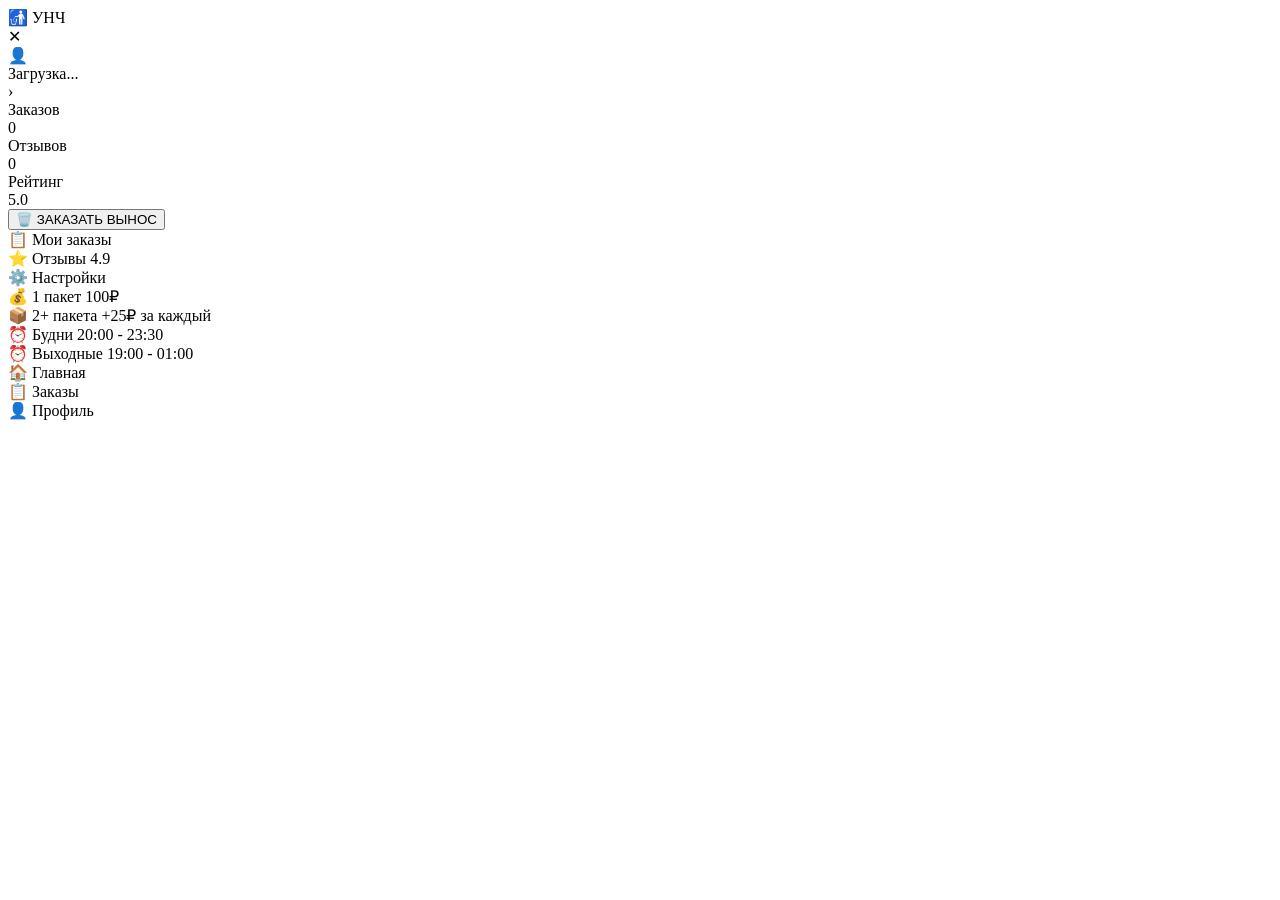
==== index.html @ fd724a81 "Add files via upload" ====
<!DOCTYPE html>
<html lang="ru">
<head>
    <meta charset="UTF-8">
    <meta name="viewport" content="width=device-width, initial-scale=1.0, maximum-scale=1.0, user-scalable=no, viewport-fit=cover">
    <title>УНЧ - У Нас Чисто</title>
    
    <!-- PWA мета-теги -->
    <meta name="apple-mobile-web-app-capable" content="yes">
    <meta name="apple-mobile-web-app-status-bar-style" content="black-translucent">
    <meta name="apple-mobile-web-app-title" content="УНЧ">
    <meta name="mobile-web-app-capable" content="yes">
    <meta name="theme-color" content="#FF8C00">
    
    <!-- Иконки -->
    <link rel="apple-touch-icon" href="icons/icon-192.png">
    <link rel="icon" type="image/png" sizes="192x192" href="icons/icon-192.png">
    <link rel="icon" type="image/png" sizes="512x512" href="icons/icon-512.png">
    
    <!-- Манифест -->
    <link rel="manifest" href="manifest.json">
    
    <!-- Стили -->
    <link rel="stylesheet" href="css/style.css">
</head>
<body>
    <div class="app">
        <!-- Шапка -->
        <div class="header">
            <div class="header-title">🚮 УНЧ</div>
            <div class="header-close" onclick="Telegram?.WebApp?.close()">✕</div>
        </div>

        <!-- Профиль -->
        <div class="profile-card" id="profileCard" onclick="goToProfile()">
            <div class="profile-avatar" id="profileAvatar">👤</div>
            <div class="profile-info">
                <div class="profile-name" id="profileName">Загрузка...</div>
                <div class="profile-phone" id="profilePhone"></div>
            </div>
            <div class="profile-arrow">›</div>
        </div>

        <!-- Баланс/статус -->
        <div class="balance-card">
            <div class="balance-item">
                <div class="balance-label">Заказов</div>
                <div class="balance-value" id="ordersCount">0</div>
            </div>
            <div class="balance-item">
                <div class="balance-label">Отзывов</div>
                <div class="balance-value" id="reviewsCount">0</div>
            </div>
            <div class="balance-item">
                <div class="balance-label">Рейтинг</div>
                <div class="balance-value" id="userRating">5.0</div>
            </div>
        </div>

        <!-- Главная кнопка -->
        <button class="main-button" onclick="window.location.href='order.html'">
            <span class="main-button-icon">🗑️</span>
            ЗАКАЗАТЬ ВЫНОС
        </button>

        <!-- Меню -->
        <div class="menu-grid">
            <div class="menu-item" onclick="window.location.href='orders.html'">
                <span class="menu-icon">📋</span>
                <span class="menu-text">Мои заказы</span>
                <span class="menu-badge" id="activeOrdersBadge"></span>
            </div>
            <div class="menu-item" onclick="window.location.href='reviews.html'">
                <span class="menu-icon">⭐</span>
                <span class="menu-text">Отзывы</span>
                <span class="menu-rating" id="averageRating">4.9</span>
            </div>
            <div class="menu-item" onclick="window.location.href='profile.html'">
                <span class="menu-icon">⚙️</span>
                <span class="menu-text">Настройки</span>
            </div>
        </div>

        <!-- Информация о работе -->
        <div class="info-card">
            <div class="info-row">
                <span>💰 1 пакет</span>
                <span class="info-price">100₽</span>
            </div>
            <div class="info-row">
                <span>📦 2+ пакета</span>
                <span class="info-price">+25₽ за каждый</span>
            </div>
            <div class="info-row">
                <span>⏰ Будни</span>
                <span>20:00 - 23:30</span>
            </div>
            <div class="info-row">
                <span>⏰ Выходные</span>
                <span>19:00 - 01:00</span>
            </div>
        </div>

        <!-- Нижняя навигация -->
        <div class="bottom-nav">
            <div class="nav-item active" onclick="window.location.href='index.html'">
                <span class="nav-icon">🏠</span>
                <span class="nav-text">Главная</span>
            </div>
            <div class="nav-item" onclick="window.location.href='orders.html'">
                <span class="nav-icon">📋</span>
                <span class="nav-text">Заказы</span>
            </div>
            <div class="nav-item" onclick="window.location.href='profile.html'">
                <span class="nav-icon">👤</span>
                <span class="nav-text">Профиль</span>
            </div>
        </div>
    </div>

    <!-- Баннер установки PWA -->
    <div id="installBanner" class="install-banner" style="display: none;">
        <div class="install-icon">🗑️</div>
        <div class="install-text">
            <div class="install-title">Установить УНЧ</div>
            <div class="install-subtitle">Быстрый доступ с рабочего стола</div>
        </div>
        <button class="install-button" onclick="installPWA()">Установить</button>
    </div>

    <!-- Telegram WebApp -->
    <script src="https://telegram.org/js/telegram-web-app.js"></script>
    
    <!-- Скрипты -->
    <script src="js/db.js"></script>
    <script src="js/api.js"></script>
    <script src="js/app.js"></script>
    
    <!-- Регистрация Service Worker -->
    <script>
        if ('serviceWorker' in navigator) {
            window.addEventListener('load', () => {
                navigator.serviceWorker.register('sw.js');
            });
        }
    </script>
</body>
</html>
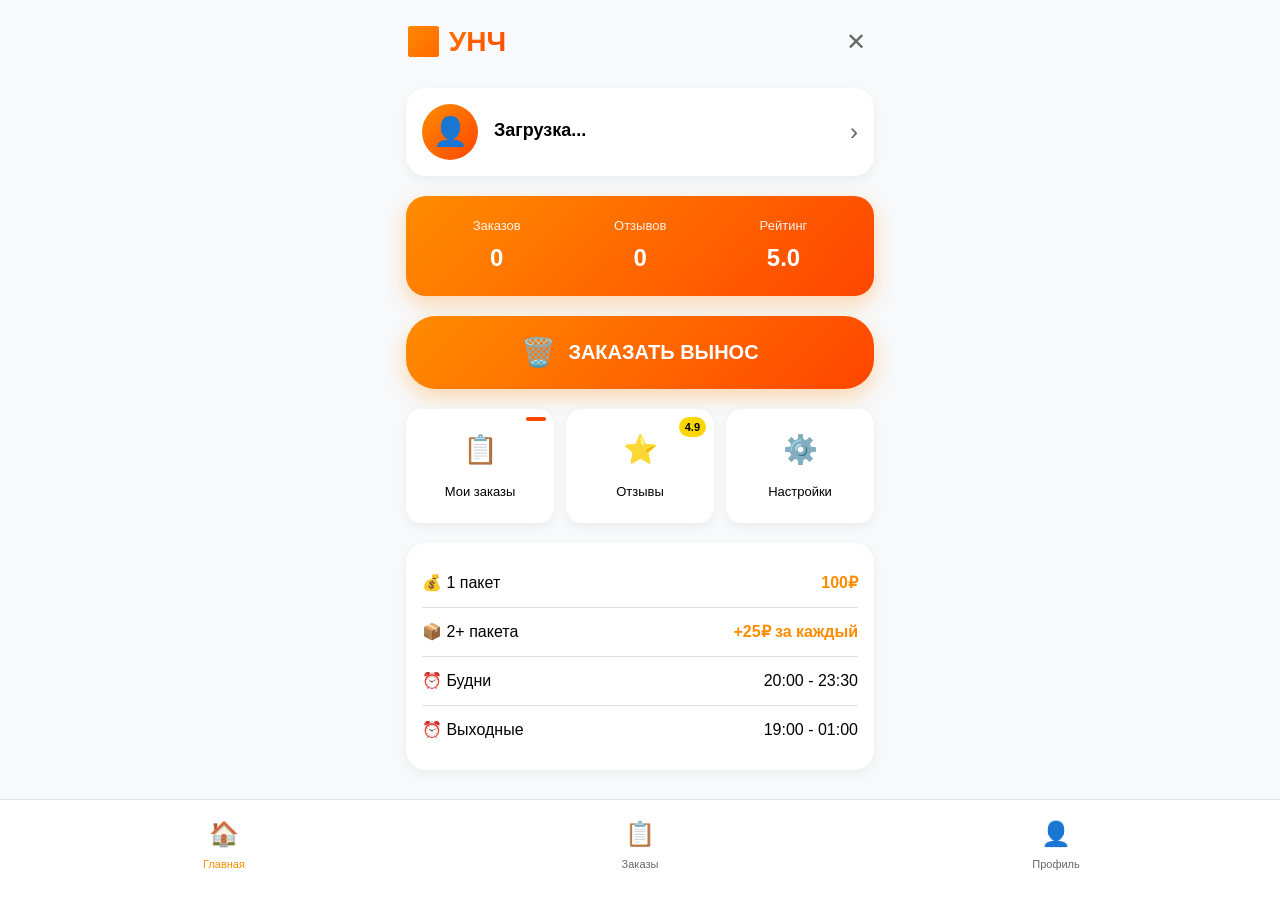
==== commit 18b1e385: "Update index.html" ====
--- a/index.html
+++ b/index.html
@@ -12,10 +12,10 @@
     <meta name="mobile-web-app-capable" content="yes">
     <meta name="theme-color" content="#FF8C00">
     
-    <!-- Иконки -->
-    <link rel="apple-touch-icon" href="icons/icon-192.png">
-    <link rel="icon" type="image/png" sizes="192x192" href="icons/icon-192.png">
-    <link rel="icon" type="image/png" sizes="512x512" href="icons/icon-512.png">
+    <!-- Иконки (временно убираем ссылки на файлы, пока не загрузишь иконки) -->
+    <!-- <link rel="apple-touch-icon" href="icons/icon-192.png"> -->
+    <!-- <link rel="icon" type="image/png" sizes="192x192" href="icons/icon-192.png"> -->
+    <!-- <link rel="icon" type="image/png" sizes="512x512" href="icons/icon-512.png"> -->
     
     <!-- Манифест -->
     <link rel="manifest" href="manifest.json">
@@ -28,7 +28,7 @@
         <!-- Шапка -->
         <div class="header">
             <div class="header-title">🚮 УНЧ</div>
-            <div class="header-close" onclick="Telegram?.WebApp?.close()">✕</div>
+            <div class="header-close" onclick="closeApp()">✕</div>
         </div>
 
         <!-- Профиль -->
@@ -140,9 +140,21 @@
     <script>
         if ('serviceWorker' in navigator) {
             window.addEventListener('load', () => {
-                navigator.serviceWorker.register('sw.js');
+                navigator.serviceWorker.register('sw.js').catch(e => console.log('SW не зарегистрирован'));
             });
+        }
+        
+        // Функция закрытия
+        function closeApp() {
+            if (window.Telegram?.WebApp) {
+                window.Telegram.WebApp.close();
+            }
+        }
+        
+        // Переход в профиль
+        function goToProfile() {
+            window.location.href = 'profile.html';
         }
     </script>
 </body>
-</html>+</html>
--- a/css/style.css
+++ b/css/style.css
@@ -0,0 +1,471 @@
+* {
+    margin: 0;
+    padding: 0;
+    box-sizing: border-box;
+}
+
+:root {
+    --primary: #FF8C00;
+    --primary-dark: #FF4500;
+    --bg: #f8f9fa;
+    --card: #ffffff;
+    --text: #000000;
+    --text-secondary: #666666;
+    --border: #e0e0e0;
+}
+
+body {
+    font-family: -apple-system, BlinkMacSystemFont, 'Segoe UI', Roboto, Helvetica, Arial, sans-serif;
+    background: var(--bg);
+    color: var(--text);
+    -webkit-font-smoothing: antialiased;
+    -moz-osx-font-smoothing: grayscale;
+    line-height: 1.5;
+}
+
+.app {
+    max-width: 500px;
+    margin: 0 auto;
+    padding: 16px;
+    padding-bottom: 80px;
+    min-height: 100vh;
+}
+
+/* Шапка */
+.header {
+    display: flex;
+    justify-content: space-between;
+    align-items: center;
+    margin-bottom: 20px;
+}
+
+.header-title {
+    font-size: 28px;
+    font-weight: 700;
+    background: linear-gradient(135deg, var(--primary), var(--primary-dark));
+    -webkit-background-clip: text;
+    -webkit-text-fill-color: transparent;
+}
+
+.header-close {
+    font-size: 24px;
+    color: var(--text-secondary);
+    padding: 8px;
+    cursor: pointer;
+}
+
+/* Карточка профиля */
+.profile-card {
+    background: var(--card);
+    border-radius: 20px;
+    padding: 16px;
+    margin-bottom: 20px;
+    display: flex;
+    align-items: center;
+    gap: 16px;
+    box-shadow: 0 4px 12px rgba(0,0,0,0.05);
+    cursor: pointer;
+    transition: transform 0.2s;
+}
+
+.profile-card:active {
+    transform: scale(0.99);
+}
+
+.profile-avatar {
+    width: 56px;
+    height: 56px;
+    background: linear-gradient(135deg, var(--primary), var(--primary-dark));
+    border-radius: 50%;
+    display: flex;
+    align-items: center;
+    justify-content: center;
+    font-size: 28px;
+    color: white;
+}
+
+.profile-info {
+    flex: 1;
+}
+
+.profile-name {
+    font-size: 18px;
+    font-weight: 600;
+    margin-bottom: 4px;
+}
+
+.profile-phone {
+    font-size: 14px;
+    color: var(--text-secondary);
+}
+
+.profile-arrow {
+    font-size: 24px;
+    color: var(--text-secondary);
+}
+
+/* Баланс */
+.balance-card {
+    background: linear-gradient(135deg, var(--primary), var(--primary-dark));
+    border-radius: 20px;
+    padding: 20px;
+    margin-bottom: 20px;
+    display: flex;
+    justify-content: space-around;
+    color: white;
+    box-shadow: 0 8px 20px rgba(255, 140, 0, 0.3);
+}
+
+.balance-item {
+    text-align: center;
+}
+
+.balance-label {
+    font-size: 13px;
+    opacity: 0.9;
+    margin-bottom: 4px;
+}
+
+.balance-value {
+    font-size: 24px;
+    font-weight: 700;
+}
+
+/* Главная кнопка */
+.main-button {
+    width: 100%;
+    background: linear-gradient(135deg, var(--primary), var(--primary-dark));
+    color: white;
+    border: none;
+    border-radius: 30px;
+    padding: 20px;
+    font-size: 20px;
+    font-weight: 700;
+    display: flex;
+    align-items: center;
+    justify-content: center;
+    gap: 12px;
+    margin-bottom: 20px;
+    cursor: pointer;
+    box-shadow: 0 8px 20px rgba(255, 140, 0, 0.3);
+    transition: transform 0.2s;
+}
+
+.main-button:active {
+    transform: scale(0.98);
+}
+
+.main-button-icon {
+    font-size: 28px;
+}
+
+/* Сетка меню */
+.menu-grid {
+    display: grid;
+    grid-template-columns: repeat(3, 1fr);
+    gap: 12px;
+    margin-bottom: 20px;
+}
+
+.menu-item {
+    background: var(--card);
+    padding: 20px 8px;
+    border-radius: 16px;
+    text-align: center;
+    box-shadow: 0 4px 12px rgba(0,0,0,0.05);
+    cursor: pointer;
+    transition: all 0.2s;
+    position: relative;
+}
+
+.menu-item:active {
+    transform: scale(0.96);
+    background: rgba(255, 140, 0, 0.05);
+}
+
+.menu-icon {
+    font-size: 28px;
+    display: block;
+    margin-bottom: 8px;
+}
+
+.menu-text {
+    font-size: 13px;
+    font-weight: 500;
+}
+
+.menu-badge {
+    position: absolute;
+    top: 8px;
+    right: 8px;
+    background: var(--primary-dark);
+    color: white;
+    font-size: 11px;
+    padding: 2px 6px;
+    border-radius: 12px;
+    min-width: 20px;
+}
+
+.menu-rating {
+    position: absolute;
+    top: 8px;
+    right: 8px;
+    background: #FFD700;
+    color: #000;
+    font-size: 11px;
+    font-weight: 700;
+    padding: 2px 6px;
+    border-radius: 12px;
+}
+
+/* Информационная карточка */
+.info-card {
+    background: var(--card);
+    border-radius: 20px;
+    padding: 16px;
+    box-shadow: 0 4px 12px rgba(0,0,0,0.05);
+}
+
+.info-row {
+    display: flex;
+    justify-content: space-between;
+    padding: 12px 0;
+    border-bottom: 1px solid var(--border);
+}
+
+.info-row:last-child {
+    border-bottom: none;
+}
+
+.info-price {
+    font-weight: 600;
+    color: var(--primary);
+}
+
+/* Нижняя навигация */
+.bottom-nav {
+    position: fixed;
+    bottom: 0;
+    left: 0;
+    right: 0;
+    background: var(--card);
+    display: flex;
+    padding: 8px 16px 20px;
+    border-top: 1px solid var(--border);
+    backdrop-filter: blur(10px);
+    z-index: 100;
+}
+
+.nav-item {
+    flex: 1;
+    display: flex;
+    flex-direction: column;
+    align-items: center;
+    gap: 4px;
+    color: var(--text-secondary);
+    font-size: 11px;
+    cursor: pointer;
+    padding: 8px 0;
+}
+
+.nav-item.active {
+    color: var(--primary);
+}
+
+.nav-icon {
+    font-size: 24px;
+}
+
+/* Баннер установки */
+.install-banner {
+    position: fixed;
+    bottom: 80px;
+    left: 16px;
+    right: 16px;
+    background: var(--card);
+    border-radius: 30px;
+    padding: 16px;
+    box-shadow: 0 8px 30px rgba(0,0,0,0.2);
+    display: flex;
+    align-items: center;
+    gap: 12px;
+    z-index: 1000;
+    animation: slideUp 0.3s;
+    border: 1px solid var(--border);
+}
+
+.install-icon {
+    width: 50px;
+    height: 50px;
+    background: linear-gradient(135deg, var(--primary), var(--primary-dark));
+    border-radius: 12px;
+    display: flex;
+    align-items: center;
+    justify-content: center;
+    font-size: 28px;
+    color: white;
+}
+
+.install-text {
+    flex: 1;
+}
+
+.install-title {
+    font-weight: 600;
+    margin-bottom: 2px;
+}
+
+.install-subtitle {
+    font-size: 12px;
+    color: var(--text-secondary);
+}
+
+.install-button {
+    background: var(--primary);
+    color: white;
+    border: none;
+    padding: 10px 20px;
+    border-radius: 30px;
+    font-weight: 600;
+    cursor: pointer;
+}
+
+/* Анимации */
+@keyframes slideUp {
+    from { transform: translateY(100px); opacity: 0; }
+    to { transform: translateY(0); opacity: 1; }
+}
+
+@keyframes spin {
+    to { transform: rotate(360deg); }
+}
+
+/* Загрузка */
+.loading {
+    text-align: center;
+    padding: 40px;
+    color: var(--text-secondary);
+}
+
+.spinner {
+    width: 40px;
+    height: 40px;
+    border: 4px solid rgba(255, 140, 0, 0.1);
+    border-top-color: var(--primary);
+    border-radius: 50%;
+    animation: spin 1s linear infinite;
+    margin: 20px auto;
+}
+
+/* Формы */
+.form-group {
+    margin-bottom: 20px;
+}
+
+.form-label {
+    display: block;
+    font-size: 14px;
+    font-weight: 600;
+    margin-bottom: 8px;
+    color: var(--text-secondary);
+}
+
+.form-input {
+    width: 100%;
+    padding: 16px;
+    background: var(--card);
+    border: 2px solid var(--border);
+    border-radius: 16px;
+    font-size: 16px;
+    transition: border-color 0.2s;
+}
+
+.form-input:focus {
+    outline: none;
+    border-color: var(--primary);
+}
+
+/* Кнопки */
+.button {
+    width: 100%;
+    padding: 18px;
+    border: none;
+    border-radius: 30px;
+    font-size: 18px;
+    font-weight: 600;
+    margin: 10px 0;
+    cursor: pointer;
+    transition: transform 0.2s;
+}
+
+.button-primary {
+    background: linear-gradient(135deg, var(--primary), var(--primary-dark));
+    color: white;
+    box-shadow: 0 8px 20px rgba(255, 140, 0, 0.3);
+}
+
+.button-primary:active {
+    transform: scale(0.98);
+}
+
+.button-secondary {
+    background: transparent;
+    border: 2px solid var(--primary);
+    color: var(--primary);
+}
+
+/* Карточки заказов */
+.order-card {
+    background: var(--card);
+    border-radius: 20px;
+    padding: 16px;
+    margin-bottom: 12px;
+    box-shadow: 0 4px 12px rgba(0,0,0,0.05);
+    cursor: pointer;
+}
+
+.order-header {
+    display: flex;
+    justify-content: space-between;
+    align-items: center;
+    margin-bottom: 12px;
+}
+
+.order-number {
+    font-size: 16px;
+    font-weight: 700;
+    color: var(--primary);
+}
+
+.order-status {
+    padding: 4px 12px;
+    border-radius: 30px;
+    font-size: 12px;
+    font-weight: 600;
+}
+
+.status-new {
+    background: var(--primary);
+    color: white;
+}
+
+.status-completed {
+    background: #4CAF50;
+    color: white;
+}
+
+.status-cancelled {
+    background: #f44336;
+    color: white;
+}
+
+.order-details {
+    font-size: 14px;
+    color: var(--text-secondary);
+    line-height: 1.6;
+}
+
+.order-price {
+    font-weight: 700;
+    color: var(--primary);
+}
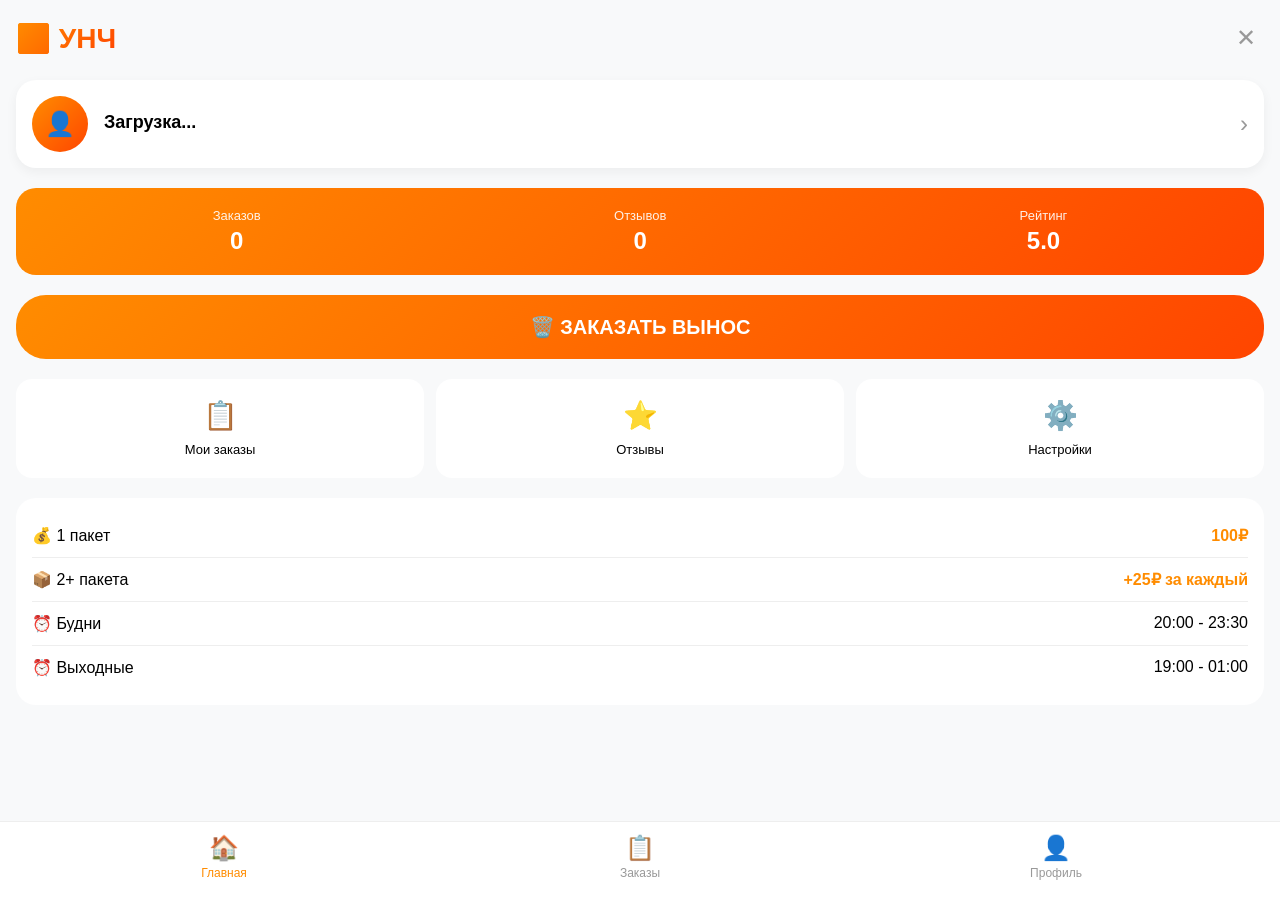
==== commit 8cb0e0dd: "Update index.html" ====
--- a/index.html
+++ b/index.html
@@ -12,114 +12,345 @@
     <meta name="mobile-web-app-capable" content="yes">
     <meta name="theme-color" content="#FF8C00">
     
-    <!-- Иконки (временно убираем ссылки на файлы, пока не загрузишь иконки) -->
-    <!-- <link rel="apple-touch-icon" href="icons/icon-192.png"> -->
-    <!-- <link rel="icon" type="image/png" sizes="192x192" href="icons/icon-192.png"> -->
-    <!-- <link rel="icon" type="image/png" sizes="512x512" href="icons/icon-512.png"> -->
-    
     <!-- Манифест -->
     <link rel="manifest" href="manifest.json">
     
-    <!-- Стили -->
-    <link rel="stylesheet" href="css/style.css">
+    <style>
+        * {
+            margin: 0;
+            padding: 0;
+            box-sizing: border-box;
+        }
+
+        body {
+            font-family: -apple-system, BlinkMacSystemFont, 'Segoe UI', Roboto, sans-serif;
+            background: #f8f9fa;
+            padding: 16px;
+            padding-bottom: 80px;
+        }
+
+        .header {
+            display: flex;
+            justify-content: space-between;
+            align-items: center;
+            margin-bottom: 20px;
+        }
+
+        .header-title {
+            font-size: 28px;
+            font-weight: bold;
+            background: linear-gradient(135deg, #FF8C00, #FF4500);
+            -webkit-background-clip: text;
+            -webkit-text-fill-color: transparent;
+        }
+
+        .header-close {
+            font-size: 24px;
+            color: #999;
+            cursor: pointer;
+            padding: 8px;
+        }
+
+        .profile-card {
+            background: white;
+            border-radius: 20px;
+            padding: 16px;
+            margin-bottom: 20px;
+            display: flex;
+            align-items: center;
+            gap: 16px;
+            box-shadow: 0 4px 12px rgba(0,0,0,0.05);
+            cursor: pointer;
+        }
+
+        .profile-avatar {
+            width: 56px;
+            height: 56px;
+            background: linear-gradient(135deg, #FF8C00, #FF4500);
+            border-radius: 50%;
+            display: flex;
+            align-items: center;
+            justify-content: center;
+            font-size: 24px;
+            color: white;
+        }
+
+        .profile-info {
+            flex: 1;
+        }
+
+        .profile-name {
+            font-size: 18px;
+            font-weight: 600;
+            margin-bottom: 4px;
+        }
+
+        .profile-phone {
+            font-size: 14px;
+            color: #999;
+        }
+
+        .profile-arrow {
+            font-size: 24px;
+            color: #999;
+        }
+
+        .balance-card {
+            background: linear-gradient(135deg, #FF8C00, #FF4500);
+            border-radius: 20px;
+            padding: 20px;
+            margin-bottom: 20px;
+            display: flex;
+            justify-content: space-around;
+            color: white;
+        }
+
+        .balance-item {
+            text-align: center;
+        }
+
+        .balance-label {
+            font-size: 13px;
+            opacity: 0.9;
+            margin-bottom: 4px;
+        }
+
+        .balance-value {
+            font-size: 24px;
+            font-weight: bold;
+        }
+
+        .main-button {
+            width: 100%;
+            background: linear-gradient(135deg, #FF8C00, #FF4500);
+            color: white;
+            border: none;
+            border-radius: 30px;
+            padding: 20px;
+            font-size: 20px;
+            font-weight: bold;
+            display: flex;
+            align-items: center;
+            justify-content: center;
+            gap: 10px;
+            margin-bottom: 20px;
+            cursor: pointer;
+        }
+
+        .menu-grid {
+            display: grid;
+            grid-template-columns: repeat(3, 1fr);
+            gap: 12px;
+            margin-bottom: 20px;
+        }
+
+        .menu-item {
+            background: white;
+            padding: 20px 8px;
+            border-radius: 16px;
+            text-align: center;
+            cursor: pointer;
+        }
+
+        .menu-icon {
+            font-size: 28px;
+            display: block;
+            margin-bottom: 8px;
+        }
+
+        .menu-text {
+            font-size: 13px;
+            font-weight: 500;
+        }
+
+        .info-card {
+            background: white;
+            border-radius: 20px;
+            padding: 16px;
+            margin-bottom: 20px;
+        }
+
+        .info-row {
+            display: flex;
+            justify-content: space-between;
+            padding: 12px 0;
+            border-bottom: 1px solid #eee;
+        }
+
+        .info-row:last-child {
+            border-bottom: none;
+        }
+
+        .info-price {
+            font-weight: 600;
+            color: #FF8C00;
+        }
+
+        .bottom-nav {
+            position: fixed;
+            bottom: 0;
+            left: 0;
+            right: 0;
+            background: white;
+            display: flex;
+            padding: 12px 16px 20px;
+            border-top: 1px solid #eee;
+        }
+
+        .nav-item {
+            flex: 1;
+            text-align: center;
+            color: #999;
+            font-size: 12px;
+            cursor: pointer;
+        }
+
+        .nav-item.active {
+            color: #FF8C00;
+        }
+
+        .nav-icon {
+            font-size: 24px;
+            display: block;
+            margin-bottom: 4px;
+        }
+
+        .install-banner {
+            position: fixed;
+            bottom: 80px;
+            left: 16px;
+            right: 16px;
+            background: white;
+            border-radius: 30px;
+            padding: 16px;
+            display: flex;
+            align-items: center;
+            gap: 12px;
+            box-shadow: 0 8px 30px rgba(0,0,0,0.2);
+            display: none;
+        }
+
+        .install-icon {
+            width: 50px;
+            height: 50px;
+            background: linear-gradient(135deg, #FF8C00, #FF4500);
+            border-radius: 12px;
+            display: flex;
+            align-items: center;
+            justify-content: center;
+            font-size: 24px;
+            color: white;
+        }
+
+        .install-text {
+            flex: 1;
+        }
+
+        .install-title {
+            font-weight: 600;
+            margin-bottom: 2px;
+        }
+
+        .install-subtitle {
+            font-size: 12px;
+            color: #999;
+        }
+
+        .install-button {
+            background: #FF8C00;
+            color: white;
+            border: none;
+            padding: 10px 20px;
+            border-radius: 30px;
+            font-weight: 600;
+            cursor: pointer;
+        }
+    </style>
 </head>
 <body>
-    <div class="app">
-        <!-- Шапка -->
-        <div class="header">
-            <div class="header-title">🚮 УНЧ</div>
-            <div class="header-close" onclick="closeApp()">✕</div>
-        </div>
-
-        <!-- Профиль -->
-        <div class="profile-card" id="profileCard" onclick="goToProfile()">
-            <div class="profile-avatar" id="profileAvatar">👤</div>
-            <div class="profile-info">
-                <div class="profile-name" id="profileName">Загрузка...</div>
-                <div class="profile-phone" id="profilePhone"></div>
-            </div>
-            <div class="profile-arrow">›</div>
-        </div>
-
-        <!-- Баланс/статус -->
-        <div class="balance-card">
-            <div class="balance-item">
-                <div class="balance-label">Заказов</div>
-                <div class="balance-value" id="ordersCount">0</div>
-            </div>
-            <div class="balance-item">
-                <div class="balance-label">Отзывов</div>
-                <div class="balance-value" id="reviewsCount">0</div>
-            </div>
-            <div class="balance-item">
-                <div class="balance-label">Рейтинг</div>
-                <div class="balance-value" id="userRating">5.0</div>
-            </div>
-        </div>
-
-        <!-- Главная кнопка -->
-        <button class="main-button" onclick="window.location.href='order.html'">
-            <span class="main-button-icon">🗑️</span>
-            ЗАКАЗАТЬ ВЫНОС
-        </button>
-
-        <!-- Меню -->
-        <div class="menu-grid">
-            <div class="menu-item" onclick="window.location.href='orders.html'">
-                <span class="menu-icon">📋</span>
-                <span class="menu-text">Мои заказы</span>
-                <span class="menu-badge" id="activeOrdersBadge"></span>
-            </div>
-            <div class="menu-item" onclick="window.location.href='reviews.html'">
-                <span class="menu-icon">⭐</span>
-                <span class="menu-text">Отзывы</span>
-                <span class="menu-rating" id="averageRating">4.9</span>
-            </div>
-            <div class="menu-item" onclick="window.location.href='profile.html'">
-                <span class="menu-icon">⚙️</span>
-                <span class="menu-text">Настройки</span>
-            </div>
-        </div>
-
-        <!-- Информация о работе -->
-        <div class="info-card">
-            <div class="info-row">
-                <span>💰 1 пакет</span>
-                <span class="info-price">100₽</span>
-            </div>
-            <div class="info-row">
-                <span>📦 2+ пакета</span>
-                <span class="info-price">+25₽ за каждый</span>
-            </div>
-            <div class="info-row">
-                <span>⏰ Будни</span>
-                <span>20:00 - 23:30</span>
-            </div>
-            <div class="info-row">
-                <span>⏰ Выходные</span>
-                <span>19:00 - 01:00</span>
-            </div>
-        </div>
-
-        <!-- Нижняя навигация -->
-        <div class="bottom-nav">
-            <div class="nav-item active" onclick="window.location.href='index.html'">
-                <span class="nav-icon">🏠</span>
-                <span class="nav-text">Главная</span>
-            </div>
-            <div class="nav-item" onclick="window.location.href='orders.html'">
-                <span class="nav-icon">📋</span>
-                <span class="nav-text">Заказы</span>
-            </div>
-            <div class="nav-item" onclick="window.location.href='profile.html'">
-                <span class="nav-icon">👤</span>
-                <span class="nav-text">Профиль</span>
-            </div>
-        </div>
-    </div>
-
-    <!-- Баннер установки PWA -->
-    <div id="installBanner" class="install-banner" style="display: none;">
+    <div class="header">
+        <div class="header-title">🚮 УНЧ</div>
+        <div class="header-close" onclick="closeApp()">✕</div>
+    </div>
+
+    <div class="profile-card" onclick="goToProfile()">
+        <div class="profile-avatar" id="profileAvatar">👤</div>
+        <div class="profile-info">
+            <div class="profile-name" id="profileName">Загрузка...</div>
+            <div class="profile-phone" id="profilePhone"></div>
+        </div>
+        <div class="profile-arrow">›</div>
+    </div>
+
+    <div class="balance-card">
+        <div class="balance-item">
+            <div class="balance-label">Заказов</div>
+            <div class="balance-value" id="ordersCount">0</div>
+        </div>
+        <div class="balance-item">
+            <div class="balance-label">Отзывов</div>
+            <div class="balance-value" id="reviewsCount">0</div>
+        </div>
+        <div class="balance-item">
+            <div class="balance-label">Рейтинг</div>
+            <div class="balance-value" id="userRating">5.0</div>
+        </div>
+    </div>
+
+    <button class="main-button" onclick="window.location.href='order.html'">
+        🗑️ ЗАКАЗАТЬ ВЫНОС
+    </button>
+
+    <div class="menu-grid">
+        <div class="menu-item" onclick="window.location.href='orders.html'">
+            <span class="menu-icon">📋</span>
+            <span class="menu-text">Мои заказы</span>
+        </div>
+        <div class="menu-item" onclick="window.location.href='reviews.html'">
+            <span class="menu-icon">⭐</span>
+            <span class="menu-text">Отзывы</span>
+        </div>
+        <div class="menu-item" onclick="window.location.href='profile.html'">
+            <span class="menu-icon">⚙️</span>
+            <span class="menu-text">Настройки</span>
+        </div>
+    </div>
+
+    <div class="info-card">
+        <div class="info-row">
+            <span>💰 1 пакет</span>
+            <span class="info-price">100₽</span>
+        </div>
+        <div class="info-row">
+            <span>📦 2+ пакета</span>
+            <span class="info-price">+25₽ за каждый</span>
+        </div>
+        <div class="info-row">
+            <span>⏰ Будни</span>
+            <span>20:00 - 23:30</span>
+        </div>
+        <div class="info-row">
+            <span>⏰ Выходные</span>
+            <span>19:00 - 01:00</span>
+        </div>
+    </div>
+
+    <div class="bottom-nav">
+        <div class="nav-item active" onclick="window.location.href='index.html'">
+            <span class="nav-icon">🏠</span>
+            Главная
+        </div>
+        <div class="nav-item" onclick="window.location.href='orders.html'">
+            <span class="nav-icon">📋</span>
+            Заказы
+        </div>
+        <div class="nav-item" onclick="window.location.href='profile.html'">
+            <span class="nav-icon">👤</span>
+            Профиль
+        </div>
+    </div>
+
+    <div id="installBanner" class="install-banner">
         <div class="install-icon">🗑️</div>
         <div class="install-text">
             <div class="install-title">Установить УНЧ</div>
@@ -128,32 +359,75 @@
         <button class="install-button" onclick="installPWA()">Установить</button>
     </div>
 
-    <!-- Telegram WebApp -->
-    <script src="https://telegram.org/js/telegram-web-app.js"></script>
-    
     <!-- Скрипты -->
-    <script src="js/db.js"></script>
-    <script src="js/api.js"></script>
-    <script src="js/app.js"></script>
-    
-    <!-- Регистрация Service Worker -->
     <script>
-        if ('serviceWorker' in navigator) {
-            window.addEventListener('load', () => {
-                navigator.serviceWorker.register('sw.js').catch(e => console.log('SW не зарегистрирован'));
-            });
-        }
-        
-        // Функция закрытия
+        document.addEventListener('DOMContentLoaded', function() {
+            loadUserData();
+        });
+
+        function loadUserData() {
+            const saved = localStorage.getItem('userProfile');
+            
+            if (saved) {
+                try {
+                    const user = JSON.parse(saved);
+                    document.getElementById('profileName').textContent = user.name || 'Пользователь';
+                    document.getElementById('profilePhone').textContent = user.phone || 'Телефон не указан';
+                    
+                    if (user.name) {
+                        const words = user.name.split(' ');
+                        let initials = '';
+                        for (let i = 0; i < Math.min(2, words.length); i++) {
+                            if (words[i][0]) initials += words[i][0].toUpperCase();
+                        }
+                        document.getElementById('profileAvatar').textContent = initials || '👤';
+                    }
+                } catch (e) {
+                    console.error('Ошибка:', e);
+                }
+            } else {
+                // Создаем нового пользователя
+                const newUser = {
+                    name: '',
+                    phone: '',
+                    address: '',
+                    short_id: generateId()
+                };
+                localStorage.setItem('userProfile', JSON.stringify(newUser));
+            }
+        }
+
+        function generateId() {
+            const chars = 'ABCDEFGHIJKLMNOPQRSTUVWXYZ0123456789';
+            let result = '';
+            for (let i = 0; i < 4; i++) {
+                result += chars.charAt(Math.floor(Math.random() * chars.length));
+            }
+            return result;
+        }
+
+        function goToProfile() {
+            window.location.href = 'profile.html';
+        }
+
         function closeApp() {
             if (window.Telegram?.WebApp) {
                 window.Telegram.WebApp.close();
             }
         }
+
+        // PWA установка
+        let deferredPrompt;
         
-        // Переход в профиль
-        function goToProfile() {
-            window.location.href = 'profile.html';
+        window.addEventListener('beforeinstallprompt', (e) => {
+            e.preventDefault();
+            deferredPrompt = e;
+            document.getElementById('installBanner').style.display = 'flex';
+        });
+
+        function installPWA() {
+            if (!deferredPrompt) return;
+            deferredPrompt.prompt();
         }
     </script>
 </body>
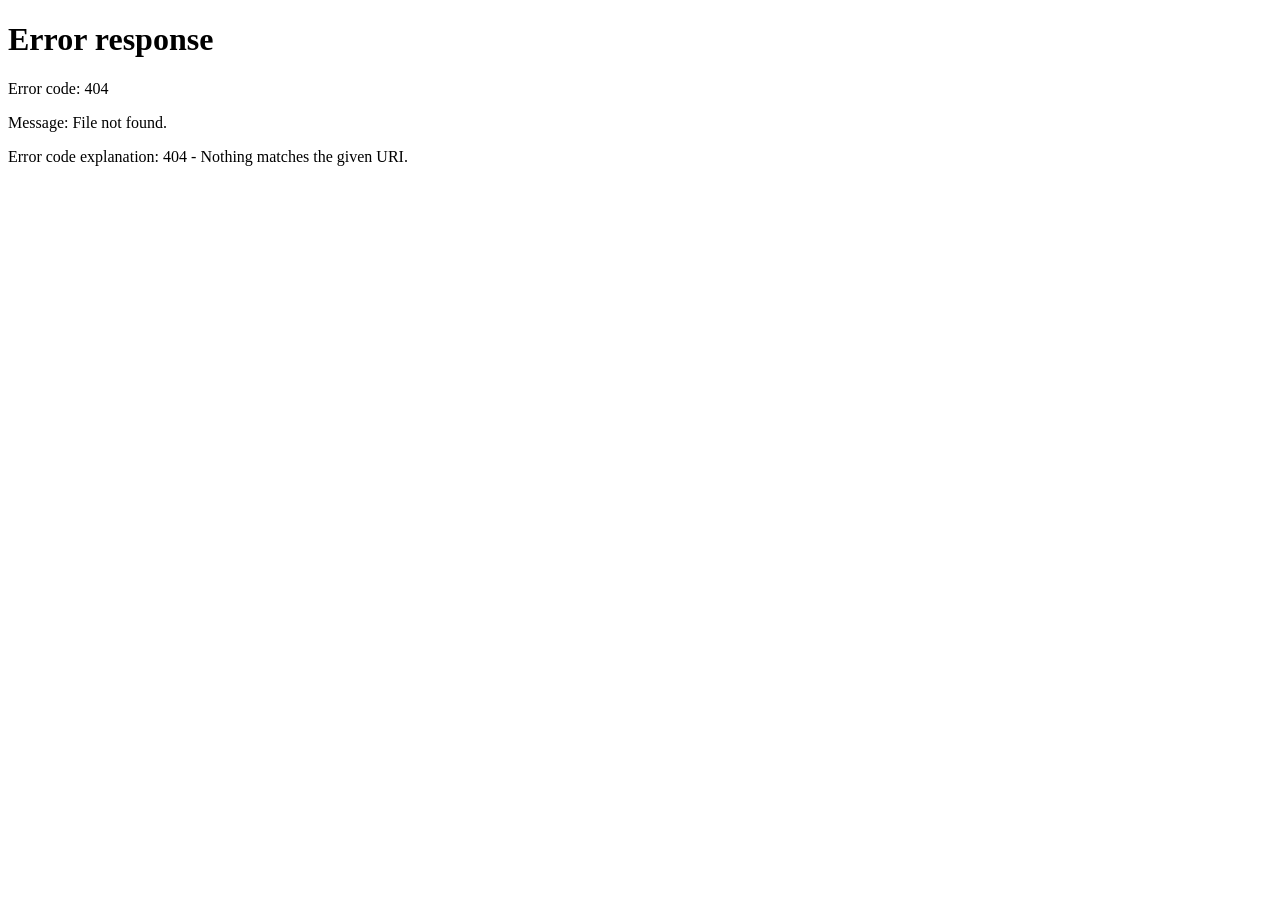
==== commit b7b401bc: "Update index.html" ====
--- a/index.html
+++ b/index.html
@@ -5,15 +5,21 @@
     <meta name="viewport" content="width=device-width, initial-scale=1.0, maximum-scale=1.0, user-scalable=no, viewport-fit=cover">
     <title>УНЧ - У Нас Чисто</title>
     
-    <!-- PWA мета-теги -->
+    <!-- Для iOS (обязательно!) -->
     <meta name="apple-mobile-web-app-capable" content="yes">
     <meta name="apple-mobile-web-app-status-bar-style" content="black-translucent">
     <meta name="apple-mobile-web-app-title" content="УНЧ">
     <meta name="mobile-web-app-capable" content="yes">
     <meta name="theme-color" content="#FF8C00">
     
+    <!-- Иконки для iOS с абсолютными путями -->
+    <link rel="apple-touch-icon" href="https://kecpro07-hash.github.io/UNCH-PWA/icons/icon-192.png">
+    <link rel="apple-touch-icon" sizes="152x152" href="https://kecpro07-hash.github.io/UNCH-PWA/icons/icon-152.png">
+    <link rel="apple-touch-icon" sizes="180x180" href="https://kecpro07-hash.github.io/UNCH-PWA/icons/icon-192.png">
+    <link rel="apple-touch-icon" sizes="167x167" href="https://kecpro07-hash.github.io/UNCH-PWA/icons/icon-192.png">
+    
     <!-- Манифест -->
-    <link rel="manifest" href="manifest.json">
+    <link rel="manifest" href="https://kecpro07-hash.github.io/UNCH-PWA/manifest.json">
     
     <style>
         * {
@@ -268,6 +274,24 @@
     </style>
 </head>
 <body>
+
+
+    <script>
+    // Проверка авторизации
+    document.addEventListener('DOMContentLoaded', function() {
+        const currentUser = localStorage.getItem('currentUser');
+        if (!currentUser) {
+            window.location.href = 'register.html';
+        } else {
+            const user = JSON.parse(currentUser);
+            document.getElementById('profileName').textContent = user.name || 'Пользователь';
+        }
+    });
+</script>
+
+
+
+    
     <div class="header">
         <div class="header-title">🚮 УНЧ</div>
         <div class="header-close" onclick="closeApp()">✕</div>
@@ -359,7 +383,6 @@
         <button class="install-button" onclick="installPWA()">Установить</button>
     </div>
 
-    <!-- Скрипты -->
     <script>
         document.addEventListener('DOMContentLoaded', function() {
             loadUserData();
@@ -386,7 +409,6 @@
                     console.error('Ошибка:', e);
                 }
             } else {
-                // Создаем нового пользователя
                 const newUser = {
                     name: '',
                     phone: '',
@@ -416,7 +438,6 @@
             }
         }
 
-        // PWA установка
         let deferredPrompt;
         
         window.addEventListener('beforeinstallprompt', (e) => {
